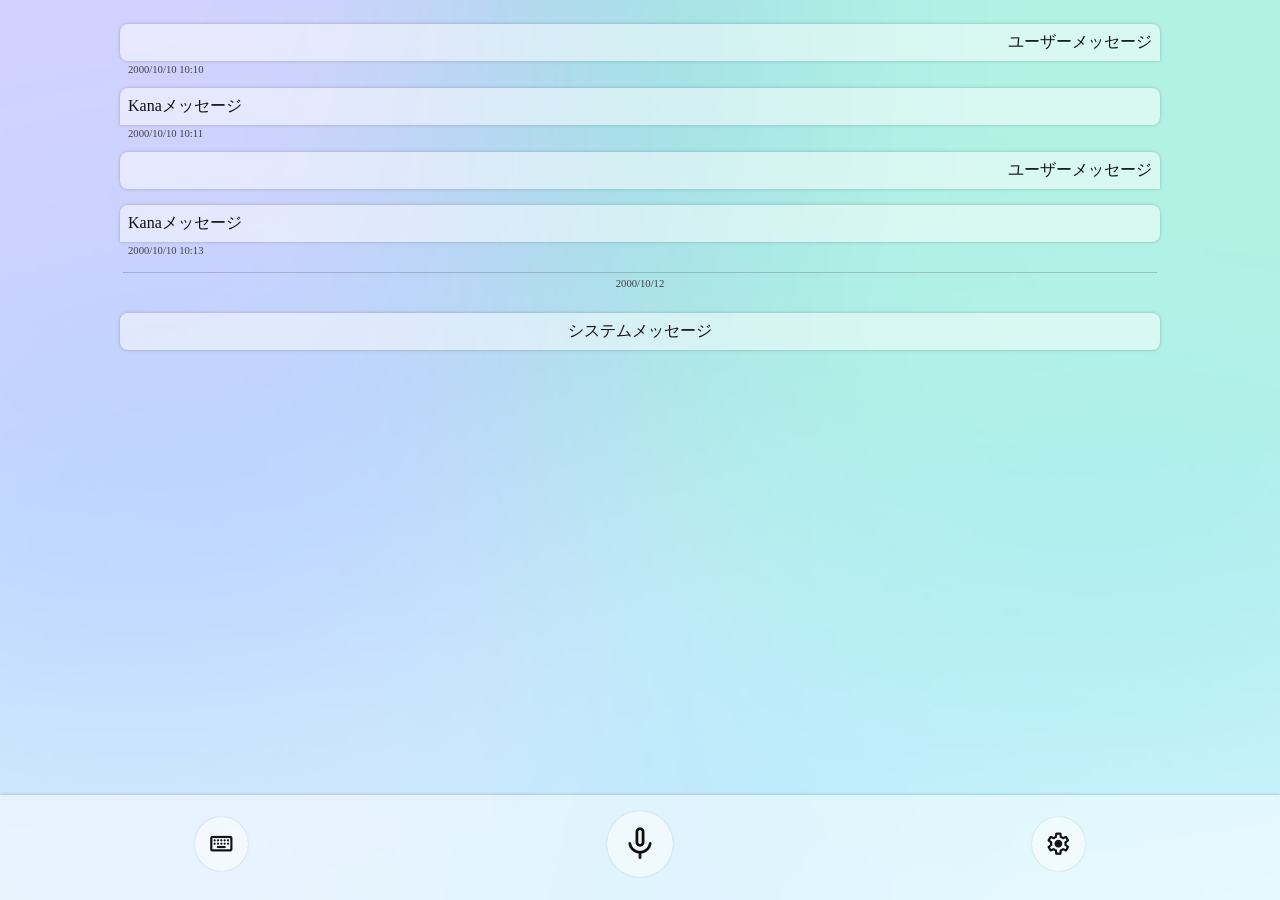
==== test.html @ de3443e1 "仮ファイル名変更" ====
<!DOCTYPE html>
<html lang="ja">

<head>
    <meta charset="UTF-8">
    <meta http-equiv="X-UA-Compatible" content="IE=edge">
    <meta name="viewport" content="width=device-width, initial-scale=1.0">
    <title>Kana</title>

    <link rel="stylesheet"
        href="https://fonts.googleapis.com/css2?family=Material+Symbols+Rounded:opsz,wght,FILL,GRAD@20..48,100..700,0..1,-50..200" />
    <link rel="stylesheet" href="styles/main.css">
</head>

<body>
    <main>
        <div id="chat">
            <div class="message user">
                <div class="message_text">
                    <p>ユーザーメッセージ</p>
                </div>
            </div>
            <div class="time user">
                <p>2000/10/10 10:10</p>
            </div>
            <div class="message kana">
                <div class="message_text">
                    <p>Kanaメッセージ</p>
                </div>
            </div>
            <div class="time kana">
                <p>2000/10/10 10:11</p>
            </div>
            <div class="message user">
                <div class="message_text">
                    <p>ユーザーメッセージ</p>
                </div>
            </div>
            <div class="message kana">
                <div class="message_text">
                    <p>Kanaメッセージ</p>
                </div>
            </div>
            <div class="time kana">
                <p>2000/10/10 10:13</p>
            </div>
            <div class="time">
                <p>2000/10/12</p>
            </div>
            <div class="message">
                <div class="message_text">
                    <p>システムメッセージ</p>
                </div>
            </div>
        </div>
        <nav>
            <ul>
                <li><button></button></li>
                <li><button></button></li>
                <li><button></button></li>
            </ul>
        </nav>
    </main>
</body>

</html>
---- styles/main.css ----
:root {
    --background: url("/backgrounds/light.png");
    --color: rgb(15, 15, 15);
    --thin-color: rgb(63, 63, 63);
    --item-background: rgba(255, 255, 255, 0.5);
    --shadow-color: rgba(0, 0, 0, 0.25);
    --light-color: rgba(255, 255, 255, 0.5);
    --time-border-color: rgba(63, 63, 63, 0.25);
}

@media (prefers-color-scheme: dark) {
    :root {
        --background: url("/backgrounds/dark.png");
        --color: rgb(240, 240, 240);
        --thin-color: rgb(192, 192, 192);
        --item-background: rgba(15, 15, 15, 0.5);
        --shadow-color: rgba(0, 0, 0, 0.5);
        --light-color: rgba(255, 255, 255, 0.125);
        --time-border-color: rgba(192, 192, 192, 0.25);
    }
}

:root {
    box-sizing: border-box;
}

html {
    height: 100%;
    width: 100%;
    margin: 0;
    padding: 0;
}

body {
    background: var(--background);
    background-position: center;
    background-repeat: no-repeat;
    background-size: cover;
    color: var(--color);
    height: 100vh;
    width: 100vw;
    margin: 0;
    padding: 0;
    overflow: hidden;
}

p {
    margin: 0;
    padding: 0;
}

main {
    display: flex;
    flex-direction: column;
    justify-content: center;
    align-items: center;
    height: 100%;
    width: 100%;
}

#chat {
    display: flex;
    flex-direction: column;
    justify-content: flex-start;
    align-items: center;
    padding-top: 1em;
    padding-bottom: 1em;
    height: 100%;
    width: 100%;
    overflow-y: auto;
}

nav {
    background: var(--item-background);
    box-shadow: 0 0 0.2em var(--shadow-color);
    width: 100%;
}

nav ul {
    display: flex;
    flex-direction: row;
    justify-content: space-around;
    align-items: center;
    list-style-type: none;
    margin: 1em;
    padding: 0;
}

nav ul li button {
    background: var(--item-background);
    border: none;
    color: var(--color);
    box-shadow: 0 0 0.1em var(--shadow-color);
    border-radius: 50%;
    cursor: pointer;
    margin: 0;
    margin-bottom: 0.5em;
    padding: 1em;
    width: 4em;
    height: 4em;
    transition: box-shadow 0.125s ease-in-out;
}

nav ul li button:hover {
    box-shadow: 0 0.05em 0.2em var(--shadow-color), 0 0.05em 0.1em var(--light-color) inset;
}

nav ul li button:active {
    box-shadow: 0 0.05em 0.1em var(--shadow-color), 0 0.05em 0.1em var(--shadow-color) inset;
}

nav ul li:nth-child(2) button {
    width: 5em;
    height: 5em;
}

nav ul li button::before {
    font-family: "Material Symbols Rounded";
    font-size: 2em;
    display: flex;
    justify-content: center;
    align-items: center;
    height: 100%;
    width: 100%;
}

nav ul li:nth-child(2) button::before {
    content: "mic";
    font-size: 3em;
}

nav ul li:nth-child(1) button::before {
    content: "keyboard";
}

nav ul li:nth-child(3) button::before {
    content: "settings";
}

.message {
    background: var(--item-background);
    box-shadow: 0 0 0.2em var(--shadow-color);
    border-radius: 0.5em;
    margin: 0.5em;
    padding: 0.5em;
    width: 80%;
    text-align: center;
    transition: box-shadow 0.125s ease-in-out;
}

.message:hover {
    box-shadow: 0 0.05em 0.2em var(--shadow-color), 0 0.05em 0.1em var(--light-color) inset;
}

.message.user {
    border-radius: 0.5em 0.5em 0 0.5em;
    text-align: right;
}

.message.kana {
    border-radius: 0.5em 0.5em 0.5em 0;
    text-align: left;
}

.time {
    color: var(--thin-color);
    font-size: calc(2em / 3);
    border-top: 1px solid var(--time-border-color);
    margin: 1em;
    padding: 0.5em;
    width: 80%;
    text-align: center;
}

.time.user {
    border: none;
    position: relative;
    top: -0.5em;
    margin: 0;
    padding: 0;
    text-align: left;
}

.time.kana {
    border: none;
    position: relative;
    top: -0.5em;
    margin: 0;
    padding: 0;
    text-align: left;
}
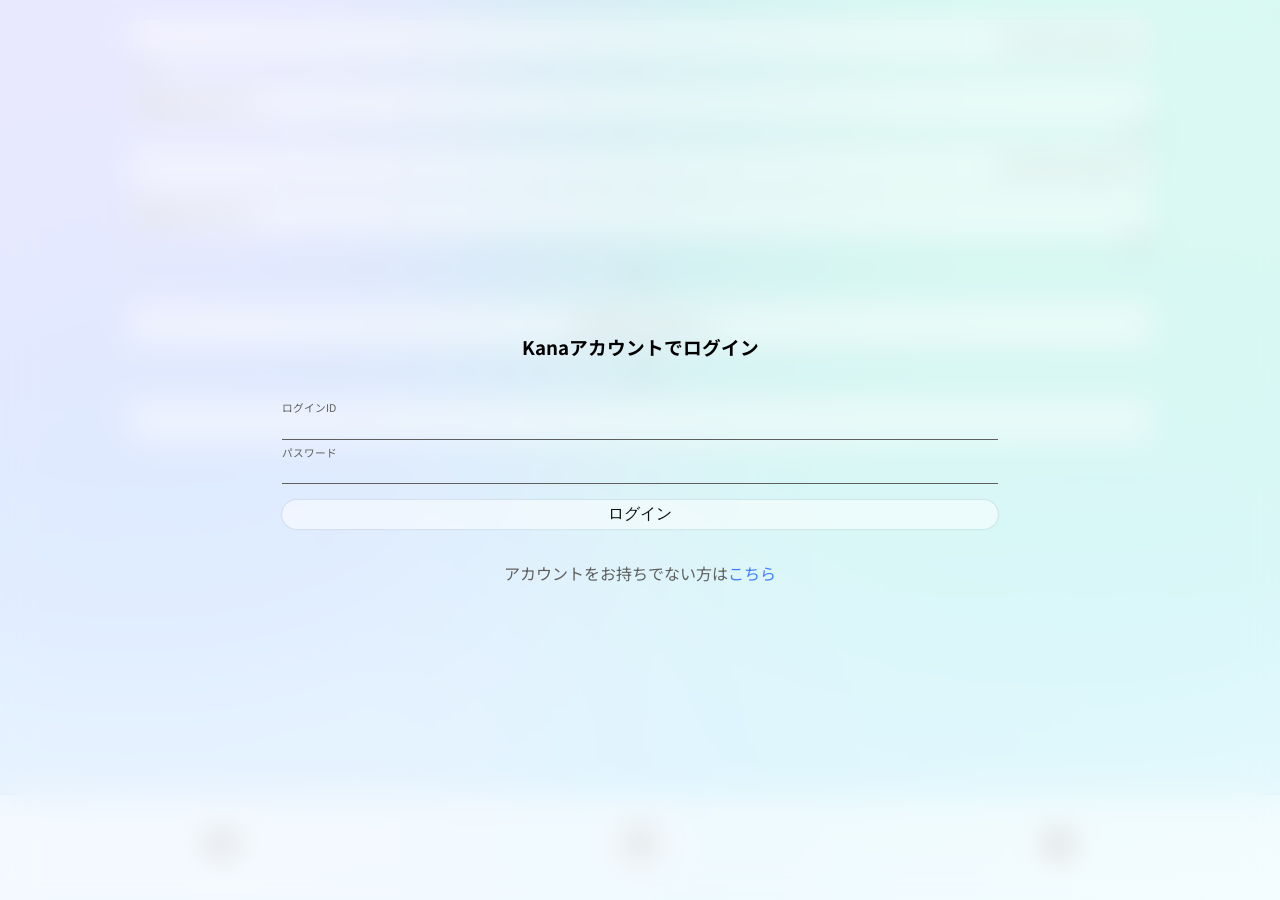
==== commit 9c4d2a9f: "ログイン画面完成" ====
--- a/test.html
+++ b/test.html
@@ -7,9 +7,15 @@
     <meta name="viewport" content="width=device-width, initial-scale=1.0">
     <title>Kana</title>
 
+    <link rel="preconnect" href="https://fonts.googleapis.com">
+    <link rel="preconnect" href="https://fonts.gstatic.com" crossorigin>
     <link rel="stylesheet"
         href="https://fonts.googleapis.com/css2?family=Material+Symbols+Rounded:opsz,wght,FILL,GRAD@20..48,100..700,0..1,-50..200" />
+    <link href="https://fonts.googleapis.com/css2?family=Noto+Sans+JP:wght@100;300;400;500;700;900&display=swap"
+        rel="stylesheet">
     <link rel="stylesheet" href="styles/main.css">
+    <script src="./script/moment-with-locales.min.js"></script>
+    <script src="./script/main.js"></script>
 </head>
 
 <body>
@@ -21,7 +27,7 @@
                 </div>
             </div>
             <div class="time user">
-                <p>2000/10/10 10:10</p>
+                <p>2023/3/10 10:10</p>
             </div>
             <div class="message kana">
                 <div class="message_text">
@@ -29,7 +35,7 @@
                 </div>
             </div>
             <div class="time kana">
-                <p>2000/10/10 10:11</p>
+                <p>2023/3/10 10:11</p>
             </div>
             <div class="message user">
                 <div class="message_text">
@@ -42,14 +48,22 @@
                 </div>
             </div>
             <div class="time kana">
-                <p>2000/10/10 10:13</p>
+                <p>2023/3/10 10:13</p>
             </div>
             <div class="time">
-                <p>2000/10/12</p>
+                <p>2023/3/12 9:21</p>
             </div>
             <div class="message">
                 <div class="message_text">
                     <p>システムメッセージ</p>
+                </div>
+            </div>
+            <div class="time">
+                <p>2023/3/16 23:47</p>
+            </div>
+            <div class="message user">
+                <div class="message_text">
+                    <input type="text">
                 </div>
             </div>
         </div>
@@ -61,6 +75,19 @@
             </ul>
         </nav>
     </main>
+    <dialog id="login">
+        <h3>Kanaアカウントでログイン</h3>
+        <form method="dialog">
+            <label for="login_id">ログインID</label>
+            <input type="text" id="login_id" name="login_id" autocomplete="username" required>
+            <label for="login_password">パスワード</label>
+            <input type="password" id="login_password" name="login_password" autocomplete="current-password" required>
+            <input type="submit" id="login_button" name="login_button" value="ログイン">
+        </form>
+        <p>
+            アカウントをお持ちでない方は<a href="https://kana.renorari.net/api/account/create.html" target="_blank">こちら</a>
+        </p>
+    </dialog>
 </body>
 
 </html>
--- a/styles/main.css
+++ b/styles/main.css
@@ -1,11 +1,13 @@
 :root {
     --background: url("/backgrounds/light.png");
     --color: rgb(15, 15, 15);
-    --thin-color: rgb(63, 63, 63);
+    --thin-color: rgb(95, 95, 95);
+    --link-color: rgb(63, 127, 255);
     --item-background: rgba(255, 255, 255, 0.5);
     --shadow-color: rgba(0, 0, 0, 0.25);
     --light-color: rgba(255, 255, 255, 0.5);
     --time-border-color: rgba(63, 63, 63, 0.25);
+    --focus-color: rgba(63, 127, 255, 0.5);
 }
 
 @media (prefers-color-scheme: dark) {
@@ -13,18 +15,21 @@
         --background: url("/backgrounds/dark.png");
         --color: rgb(240, 240, 240);
         --thin-color: rgb(192, 192, 192);
+        --link-color: rgb(63, 127, 255);
         --item-background: rgba(15, 15, 15, 0.5);
         --shadow-color: rgba(0, 0, 0, 0.5);
         --light-color: rgba(255, 255, 255, 0.125);
         --time-border-color: rgba(192, 192, 192, 0.25);
+        --focus-color: rgba(63, 127, 255, 0.5);
     }
 }
 
-:root {
+* {
     box-sizing: border-box;
 }
 
 html {
+    font-family: 'Noto Sans JP', sans-serif;
     height: 100%;
     width: 100%;
     margin: 0;
@@ -44,9 +49,18 @@
     overflow: hidden;
 }
 
+a {
+    color: var(--link-color);
+    text-decoration: none;
+}
+
 p {
     margin: 0;
     padding: 0;
+}
+
+*:focus {
+    outline: 2px dotted var(--focus-color);
 }
 
 main {
@@ -141,7 +155,7 @@
     background: var(--item-background);
     box-shadow: 0 0 0.2em var(--shadow-color);
     border-radius: 0.5em;
-    margin: 0.5em;
+    margin: 0.25em;
     padding: 0.5em;
     width: 80%;
     text-align: center;
@@ -160,6 +174,19 @@
 .message.kana {
     border-radius: 0.5em 0.5em 0.5em 0;
     text-align: left;
+}
+
+.message input[type=text] {
+    background: none;
+    border: none;
+    color: var(--color);
+    font-size: 1em;
+    cursor: pointer;
+    margin: 0;
+    padding: 0;
+    height: 100%;
+    width: 100%;
+    text-align: right;
 }
 
 .time {
@@ -175,7 +202,7 @@
 .time.user {
     border: none;
     position: relative;
-    top: -0.5em;
+    top: -0.25em;
     margin: 0;
     padding: 0;
     text-align: left;
@@ -184,8 +211,90 @@
 .time.kana {
     border: none;
     position: relative;
-    top: -0.5em;
-    margin: 0;
-    padding: 0;
+    top: -0.25em;
+    margin: 0;
+    padding: 0;
+    text-align: right;
+}
+
+dialog#login {
+    background: var(--item-background);
+    backdrop-filter: blur(1em);
+    border: none;
+    display: flex;
+    flex-direction: column;
+    justify-content: center;
+    align-items: center;
+    position: absolute;
+    top: 0;
+    left: 0;
+    height: 100%;
+    width: 100%;
+    z-index: 1;
+}
+
+dialog#login form {
+    display: flex;
+    flex-direction: column;
+    justify-content: center;
+    align-items: center;
+    padding: 1em;
+    width: 60%;
+}
+
+dialog#login form input[type=text], dialog#login form input[type=password] {
+    background: none;
+    border: none;
+    border-bottom: 1px solid var(--thin-color);
+    color: var(--color);
+    font-size: 1em;
+    cursor: pointer;
+    margin: 0;
+    padding: 0;
+    height: 100%;
+    width: 100%;
+    text-align: center;
+}
+
+dialog#login form label {
+    color: var(--thin-color);
+    font-size: calc(2em / 3);
+    margin: 0.5em;
+    padding: 0;
+    width: 100%;
     text-align: left;
+}
+
+dialog#login form input[type=submit] {
+    background: var(--item-background);
+    border: none;
+    color: var(--color);
+    border-radius: 100vh;
+    font-size: 1em;
+    cursor: pointer;
+    margin: 1em;
+    padding: 0.25em;
+    height: 100%;
+    width: 100%;
+    text-align: center;
+    box-shadow: 0 0 0.1em var(--shadow-color);
+    transition: box-shadow 0.125s ease-in-out;
+}
+
+dialog#login form input[type=submit]:hover {
+    outline: none;
+    box-shadow: 0 0.05em 0.2em var(--shadow-color), 0 0.05em 0.1em var(--light-color) inset;
+}
+
+dialog#login form input[type=submit]:active {
+    outline: none;
+    box-shadow: 0 0.05em 0.1em var(--shadow-color), 0 0.05em 0.1em var(--shadow-color) inset;
+}
+
+dialog#login p {
+    color: var(--thin-color);
+    margin: 0;
+    padding: 0;
+    width: 100%;
+    text-align: center;
 }
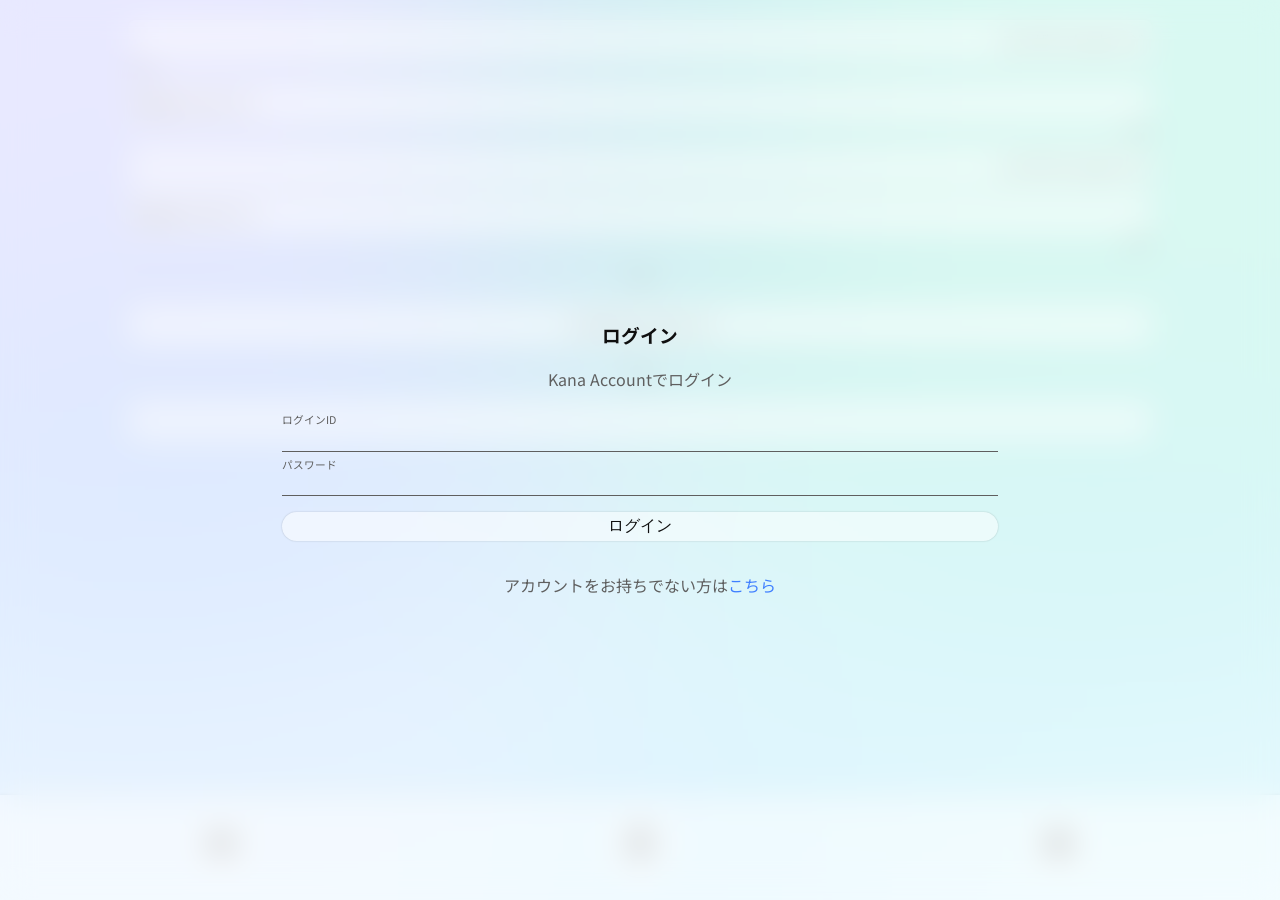
==== commit 5848893d: "ログイン機能" ====
--- a/test.html
+++ b/test.html
@@ -14,8 +14,8 @@
     <link href="https://fonts.googleapis.com/css2?family=Noto+Sans+JP:wght@100;300;400;500;700;900&display=swap"
         rel="stylesheet">
     <link rel="stylesheet" href="styles/main.css">
-    <script src="./script/moment-with-locales.min.js"></script>
-    <script src="./script/main.js"></script>
+    <script src="./scripts/moment-with-locales.min.js"></script>
+    <script src="./scripts/main.js"></script>
 </head>
 
 <body>
@@ -76,13 +76,18 @@
         </nav>
     </main>
     <dialog id="login">
-        <h3>Kanaアカウントでログイン</h3>
+        <h3>ログイン</h3>
+        <p id="login_message">
+            Kana Accountでログイン
+        </p>
         <form method="dialog">
             <label for="login_id">ログインID</label>
             <input type="text" id="login_id" name="login_id" autocomplete="username" required>
             <label for="login_password">パスワード</label>
             <input type="password" id="login_password" name="login_password" autocomplete="current-password" required>
-            <input type="submit" id="login_button" name="login_button" value="ログイン">
+            <button type="submit" id="login_button" name="login_button">
+                ログイン
+            </button>
         </form>
         <p>
             アカウントをお持ちでない方は<a href="https://kana.renorari.net/api/account/create.html" target="_blank">こちら</a>
--- a/styles/main.css
+++ b/styles/main.css
@@ -28,6 +28,10 @@
     box-sizing: border-box;
 }
 
+*:focus {
+    outline: 2px solid var(--focus-color);
+}
+
 html {
     font-family: 'Noto Sans JP', sans-serif;
     height: 100%;
@@ -54,13 +58,13 @@
     text-decoration: none;
 }
 
+h1,h2,h3,h4,h5,h6 {
+    color: var(--color);
+}
+
 p {
     margin: 0;
     padding: 0;
-}
-
-*:focus {
-    outline: 2px dotted var(--focus-color);
 }
 
 main {
@@ -116,10 +120,12 @@
 }
 
 nav ul li button:hover {
+    outline: none;
     box-shadow: 0 0.05em 0.2em var(--shadow-color), 0 0.05em 0.1em var(--light-color) inset;
 }
 
 nav ul li button:active {
+    outline: none;
     box-shadow: 0 0.05em 0.1em var(--shadow-color), 0 0.05em 0.1em var(--shadow-color) inset;
 }
 
@@ -163,6 +169,7 @@
 }
 
 .message:hover {
+    outline: none;
     box-shadow: 0 0.05em 0.2em var(--shadow-color), 0 0.05em 0.1em var(--light-color) inset;
 }
 
@@ -265,7 +272,7 @@
     text-align: left;
 }
 
-dialog#login form input[type=submit] {
+dialog#login form button[type=submit] {
     background: var(--item-background);
     border: none;
     color: var(--color);
@@ -281,12 +288,12 @@
     transition: box-shadow 0.125s ease-in-out;
 }
 
-dialog#login form input[type=submit]:hover {
+dialog#login form button[type=submit]:hover {
     outline: none;
     box-shadow: 0 0.05em 0.2em var(--shadow-color), 0 0.05em 0.1em var(--light-color) inset;
 }
 
-dialog#login form input[type=submit]:active {
+dialog#login form button[type=submit]:active {
     outline: none;
     box-shadow: 0 0.05em 0.1em var(--shadow-color), 0 0.05em 0.1em var(--shadow-color) inset;
 }
@@ -297,4 +304,17 @@
     padding: 0;
     width: 100%;
     text-align: center;
+}
+
+@keyframes rotate {
+    from {
+        transform: rotate(0deg);
+    }
+    to {
+        transform: rotate(360deg);
+    }
+}
+
+.rotate {
+    animation: rotate 0.5s ease-in-out infinite;
 }
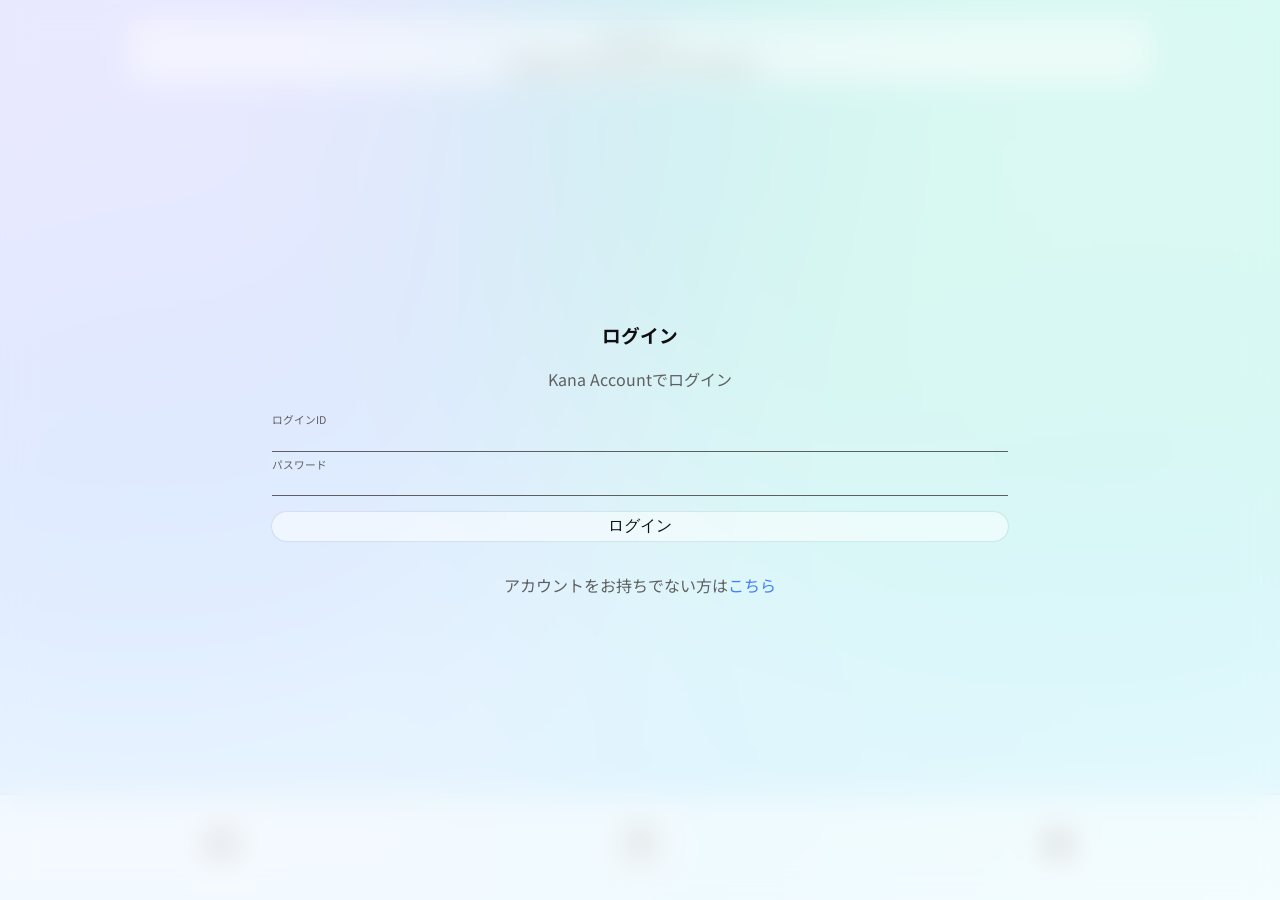
==== commit cf256f8f: "チャット機能実装" ====
--- a/test.html
+++ b/test.html
@@ -20,58 +20,12 @@
 
 <body>
     <main>
-        <div id="chat">
-            <div class="message user">
-                <div class="message_text">
-                    <p>ユーザーメッセージ</p>
-                </div>
-            </div>
-            <div class="time user">
-                <p>2023/3/10 10:10</p>
-            </div>
-            <div class="message kana">
-                <div class="message_text">
-                    <p>Kanaメッセージ</p>
-                </div>
-            </div>
-            <div class="time kana">
-                <p>2023/3/10 10:11</p>
-            </div>
-            <div class="message user">
-                <div class="message_text">
-                    <p>ユーザーメッセージ</p>
-                </div>
-            </div>
-            <div class="message kana">
-                <div class="message_text">
-                    <p>Kanaメッセージ</p>
-                </div>
-            </div>
-            <div class="time kana">
-                <p>2023/3/10 10:13</p>
-            </div>
-            <div class="time">
-                <p>2023/3/12 9:21</p>
-            </div>
-            <div class="message">
-                <div class="message_text">
-                    <p>システムメッセージ</p>
-                </div>
-            </div>
-            <div class="time">
-                <p>2023/3/16 23:47</p>
-            </div>
-            <div class="message user">
-                <div class="message_text">
-                    <input type="text">
-                </div>
-            </div>
-        </div>
+        <div id="chat"></div>
         <nav>
             <ul>
-                <li><button></button></li>
-                <li><button></button></li>
-                <li><button></button></li>
+                <li><button id="keyboard_button"></button></li>
+                <li><button id="listen_button"></button></li>
+                <li><button id="settings_button"></button></li>
             </ul>
         </nav>
     </main>
@@ -79,7 +33,7 @@
         <h3>ログイン</h3>
         <p id="login_message">
             Kana Accountでログイン
-        </p>
+
         <form method="dialog">
             <label for="login_id">ログインID</label>
             <input type="text" id="login_id" name="login_id" autocomplete="username" required>
@@ -93,6 +47,30 @@
             アカウントをお持ちでない方は<a href="https://kana.renorari.net/api/account/create.html" target="_blank">こちら</a>
         </p>
     </dialog>
+    <dialog id="settings" style="display: none;">
+        <header>
+            <button id="settings_close"></button>
+            <h3>設定</h3>
+        </header>
+        <div>
+            <h4>アカウント</h4>
+            <div id="user_info">
+                <span id="user_name"></span>
+                <span id="user_id"></span>
+                <button id="logout">ログアウト</button>
+            </div>
+            <h4>音声</h4>
+            <div>
+                <input type="checkbox" id="sound" name="sound" checked>
+                <label for="sound">通知音</label>
+            </div>
+            <div>
+                <input type="checkbox" id="voice" name="voice" checked>
+                <label for="voice">音声</label>
+                <select id="voice_list"></select>
+            </div>
+        </div>
+    </dialog>
 </body>
 
 </html>
--- a/styles/main.css
+++ b/styles/main.css
@@ -1,5 +1,5 @@
 :root {
-    --background: url("/backgrounds/light.png");
+    --background: url("../backgrounds/light.png");
     --color: rgb(15, 15, 15);
     --thin-color: rgb(95, 95, 95);
     --link-color: rgb(63, 127, 255);
@@ -12,7 +12,7 @@
 
 @media (prefers-color-scheme: dark) {
     :root {
-        --background: url("/backgrounds/dark.png");
+        --background: url("../backgrounds/dark.png");
         --color: rgb(240, 240, 240);
         --thin-color: rgb(192, 192, 192);
         --link-color: rgb(63, 127, 255);
@@ -26,6 +26,7 @@
 
 * {
     box-sizing: border-box;
+    user-select: none;
 }
 
 *:focus {
@@ -67,6 +68,10 @@
     padding: 0;
 }
 
+input {
+    user-select: unset;
+}
+
 main {
     display: flex;
     flex-direction: column;
@@ -166,6 +171,7 @@
     width: 80%;
     text-align: center;
     transition: box-shadow 0.125s ease-in-out;
+    overflow-wrap: break-word;
 }
 
 .message:hover {
@@ -227,11 +233,14 @@
 dialog#login {
     background: var(--item-background);
     backdrop-filter: blur(1em);
+    -webkit-backdrop-filter: blur(1em);
     border: none;
     display: flex;
     flex-direction: column;
     justify-content: center;
     align-items: center;
+    margin: 0;
+    padding: 0;
     position: absolute;
     top: 0;
     left: 0;
@@ -306,6 +315,192 @@
     text-align: center;
 }
 
+dialog#settings {
+    background: var(--item-background);
+    backdrop-filter: blur(1em);
+    -webkit-backdrop-filter: blur(1em);
+    border: none;
+    display: flex;
+    flex-direction: column;
+    justify-content:flex-start;
+    align-items: center;
+    margin: 0;
+    padding: 0;
+    position: absolute;
+    top: 0;
+    left: 0;
+    height: 100%;
+    width: 100%;
+    z-index: 1;
+}
+
+dialog#settings header button {
+    background: var(--item-background);
+    border: none;
+    color: var(--color);
+    box-shadow: 0 0 0.1em var(--shadow-color);
+    border-radius: 50%;
+    cursor: pointer;
+    margin: 0;
+    margin-bottom: 0.5em;
+    padding: 1em;
+    width: 4em;
+    height: 4em;
+    transition: box-shadow 0.125s ease-in-out;
+}
+
+dialog#settings header button:hover {
+    outline: none;
+    box-shadow: 0 0.05em 0.2em var(--shadow-color), 0 0.05em 0.1em var(--light-color) inset;
+}
+
+dialog#settings header button:active {
+    outline: none;
+    box-shadow: 0 0.05em 0.1em var(--shadow-color), 0 0.05em 0.1em var(--shadow-color) inset;
+}
+
+dialog#settings header {
+    background: var(--item-background);
+    color: var(--thin-color);
+    font-size: 1em;
+    display: flex;
+    flex-direction: row;
+    justify-content: center;
+    align-items: center;
+    position: sticky;
+    position: -webkit-sticky;
+    top: 0;
+    margin: 0;
+    padding: 0;
+    width: 100%;
+    text-align: center;
+    box-shadow: 0 0 0.2em var(--shadow-color);
+}
+
+dialog#settings header button {
+    margin: 1em;
+    width: 3em;
+    height: 3em;
+}
+
+dialog#settings header button::before {
+    font-family: "Material Symbols Rounded";
+    font-size: 2em;
+    display: flex;
+    justify-content: center;
+    align-items: center;
+    height: 100%;
+    width: 100%;
+}
+
+dialog#settings header button::before {
+    content: "arrow_back_ios_new";
+}
+
+dialog#settings header h3 {
+    display: inline-block;
+    width: 100%;
+}
+
+dialog#settings > div {
+    width: 80%;
+}
+
+dialog#settings #user_info {
+    background: var(--item-background);
+    border-radius: 0.5em;
+    display: flex;
+    flex-direction: column;
+    justify-content: center;
+    align-items: flex-start;
+    margin: 0;
+    padding: 1em;
+    width: 100%;
+    box-shadow: 0 0 0.1em var(--shadow-color);
+    transition: box-shadow 0.125s ease-in-out;
+}
+
+dialog#settings #user_info:hover {
+    box-shadow: 0 0.05em 0.2em var(--shadow-color), 0 0.05em 0.1em var(--light-color) inset;
+}
+
+dialog#settings #user_info #user_name {
+    color: var(--color);
+    font-size: 1.5em;
+    margin: 0;
+    padding: 0;
+    width: 100%;
+}
+
+dialog#settings #user_info #user_id {
+    color: var(--thin-color);
+    font-size: 1em;
+    margin: 0;
+    padding: 0;
+    width: 100%;
+}
+
+dialog#settings #user_info #logout {
+    background: var(--item-background);
+    border: none;
+    color: var(--color);
+    border-radius: 100vh;
+    font-size: 1em;
+    cursor: pointer;
+    margin: 0;
+    margin-top: 1em;
+    padding: 0.25em;
+    height: 100%;
+    width: 100%;
+    text-align: center;
+    box-shadow: 0 0 0.1em var(--shadow-color);
+    transition: box-shadow 0.125s ease-in-out;
+}
+
+dialog#settings #user_info #logout:hover {
+    outline: none;
+    box-shadow: 0 0.05em 0.2em var(--shadow-color), 0 0.05em 0.1em var(--light-color) inset;
+}
+
+dialog#settings #user_info #logout:active {
+    outline: none;
+    box-shadow: 0 0.05em 0.1em var(--shadow-color), 0 0.05em 0.1em var(--shadow-color) inset;
+}
+
+dialog#settings label {
+    color: var(--thin-color);
+    font-size: 1em;
+    margin: 0;
+    padding: 0;
+    width: 100%;
+}
+
+dialog#settings select {
+    background: var(--item-background);
+    border: none;
+    color: var(--color);
+    border-radius: 0.5em;
+    font-size: 1em;
+    cursor: pointer;
+    margin: 0;
+    padding: 0.25em;
+    height: 100%;
+    width: 100%;
+    text-align: center;
+    box-shadow: 0 0 0.1em var(--shadow-color);
+    transition: box-shadow 0.125s ease-in-out;
+}
+
+dialog#settings select:hover {
+    outline: none;
+    box-shadow: 0 0.05em 0.2em var(--shadow-color), 0 0.05em 0.1em var(--light-color) inset;
+}
+
+dialog#settings select:active {
+    outline: none;
+    box-shadow: 0 0.05em 0.1em var(--shadow-color), 0 0.05em 0.1em var(--shadow-color) inset;
+}
+
 @keyframes rotate {
     from {
         transform: rotate(0deg);
@@ -317,4 +512,30 @@
 
 .rotate {
     animation: rotate 0.5s ease-in-out infinite;
+}
+
+@keyframes fadein {
+    from {
+        opacity: 0;
+    }
+    to {
+        opacity: 1;
+    }
+}
+
+.fadein {
+    animation: fadein 0.5s ease-in-out;
+}
+
+@keyframes fadeout {
+    from {
+        opacity: 1;
+    }
+    to {
+        opacity: 0;
+    }
+}
+
+.fadeout {
+    animation: fadeout 0.5s ease-in-out;
 }
